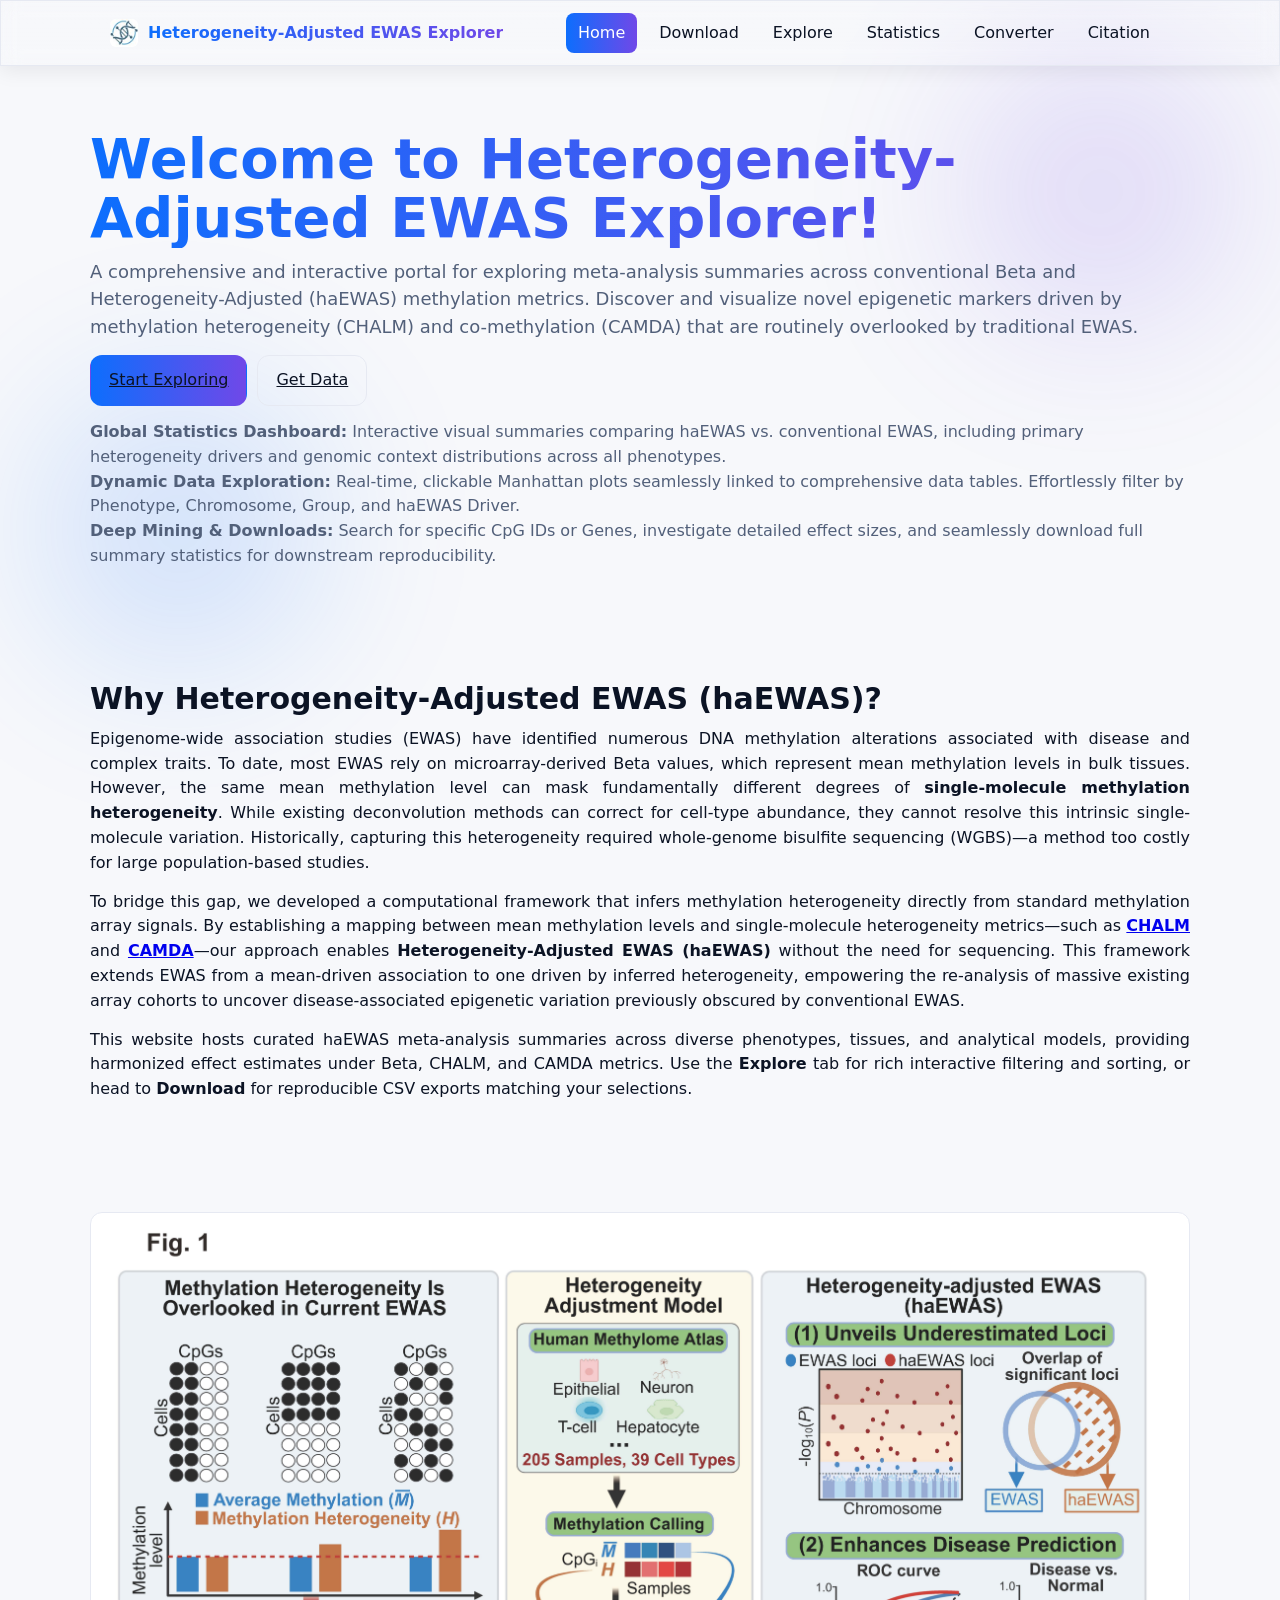
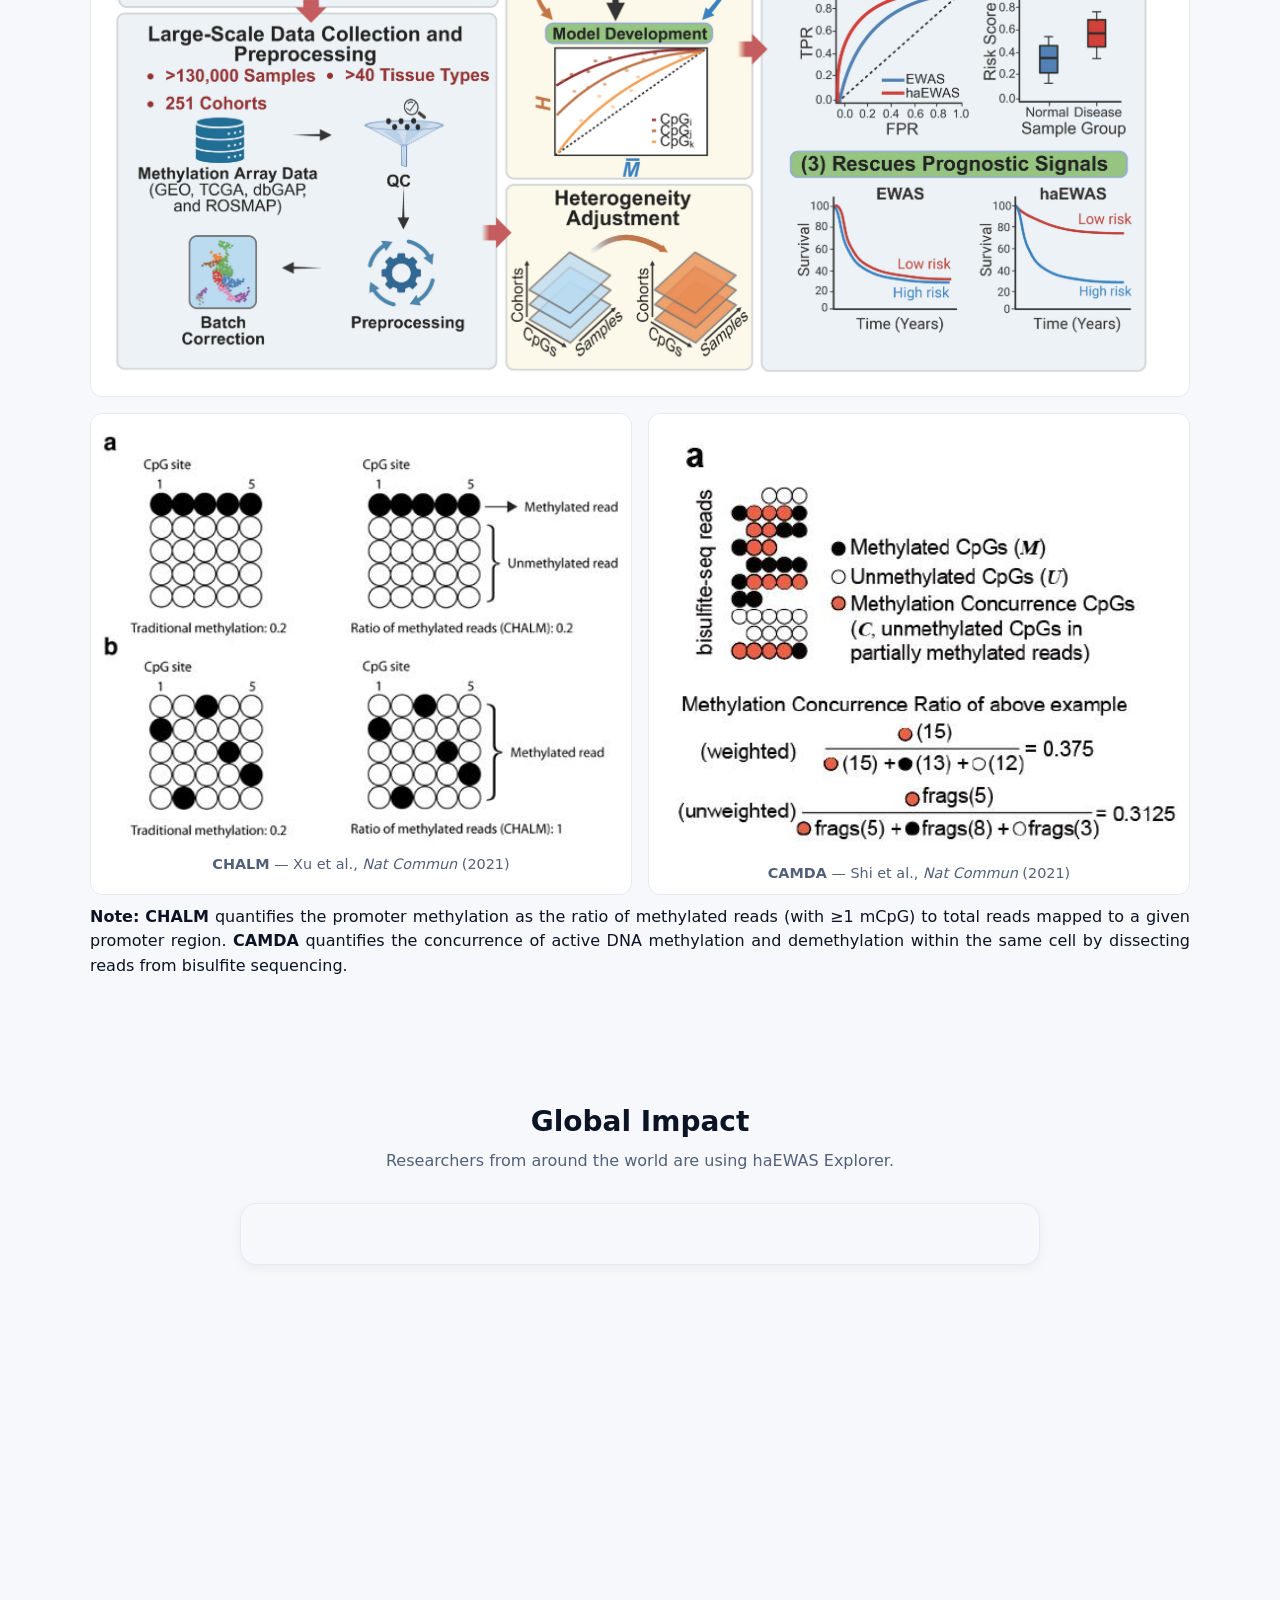
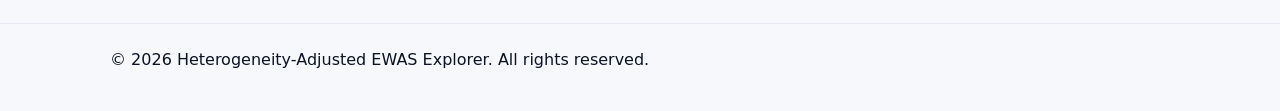
==== index.html @ 1aaf8a88 "Update visitor map" ====
<!doctype html>
<html lang="en">
<head>
  <meta charset="utf-8" />
  <title>Heterogeneity-Adjusted EWAS Explorer</title>
  <meta name="viewport" content="width=device-width, initial-scale=1" />
  <meta name="description" content="Explore heterogeneity-Adjusted EWAS meta-analyses with Beta, CHALM, and CAMDA metrics." />

  <link rel="icon" href="assets/img/logo.jpg" type="image/jpeg">
  <link rel="preload" as="image" href="assets/img/logo.jpg">

  <link rel="stylesheet" href="assets/styles.css" />
  <script defer src="assets/main.js"></script>
</head>
<body>
  <!-- Decorative gradient background -->
  <div class="bg-orb orb-1" aria-hidden="true"></div>
  <div class="bg-orb orb-2" aria-hidden="true"></div>

  <!-- Top Navigation -->
  <header class="site-header glass">
    <div class="nav-wrap container">
      <a class="brand" href="index.html#home" aria-label="Heterogeneity-Adjusted EWAS Explorer home">
        <img src="assets/img/logo.jpg" alt="" class="logo" />
        <span class="brand-text gradient-text">Heterogeneity-Adjusted EWAS Explorer</span>
      </a>

      <nav class="nav" aria-label="primary">
        <a href="index.html#home" class="nav-link active" aria-current="page">Home</a>
        <a href="download.html" class="nav-link">Download</a>
        <a href="explore.html" class="nav-link">Explore</a>
        <a href="statistics.html" class="nav-link">Statistics</a>
        <a href="converter.html" class="nav-link">Converter</a>
        <a href="index.html#citation" class="nav-link">Citation</a>
      </nav>
    </div>
  </header>

  <main id="home">
    <!-- Hero (single column). Title + lede same width as figures -->
    <section class="hero container hero-split reveal">
      <div class="hero-copy">
        <h1 class="display gradient-text display-full">Welcome to Heterogeneity-Adjusted EWAS Explorer!</h1>
        <p class="lede lede-full">
          A comprehensive and interactive portal for exploring meta-analysis summaries across conventional Beta and Heterogeneity-Adjusted (haEWAS) methylation metrics. Discover and visualize novel epigenetic markers driven by methylation heterogeneity (CHALM) and co-methylation (CAMDA) that are routinely overlooked by traditional EWAS.
        </p>
        <div class="cta-row">
          <a class="btn primary btn-lg" href="explore.html">Start Exploring</a>
          <a class="btn outline btn-lg" href="download.html">Get Data</a>
        </div>
        <ul class="hero-highlights">
          <li><strong>Global Statistics Dashboard:</strong> Interactive visual summaries comparing haEWAS vs. conventional EWAS, including primary heterogeneity drivers and genomic context distributions across all phenotypes.</li>
  <li><strong>Dynamic Data Exploration:</strong> Real-time, clickable Manhattan plots seamlessly linked to comprehensive data tables. Effortlessly filter by Phenotype, Chromosome, Group, and haEWAS Driver.</li>
  <li><strong>Deep Mining & Downloads:</strong> Search for specific CpG IDs or Genes, investigate detailed effect sizes, and seamlessly download full summary statistics for downstream reproducibility.</li>
        </ul>
      </div>
      <!-- right visual intentionally removed -->
    </section>

    <!-- Overview above figures -->
    <section class="section container reveal">
      <h3 class="h2-tight">Why Heterogeneity-Adjusted EWAS (haEWAS)?</h3>
      <p class="justify">
        Epigenome-wide association studies (EWAS) have identified numerous DNA methylation alterations associated with disease and complex traits. To date, most EWAS rely on microarray-derived Beta values, which represent mean methylation levels in bulk tissues. However, the same mean methylation level can mask fundamentally different degrees of <strong>single-molecule methylation heterogeneity</strong>. While existing deconvolution methods can correct for cell-type abundance, they cannot resolve this intrinsic single-molecule variation. Historically, capturing this heterogeneity required whole-genome bisulfite sequencing (WGBS)—a method too costly for large population-based studies.
      </p>
      <p class="justify">
        To bridge this gap, we developed a computational framework that infers methylation heterogeneity directly from standard methylation array signals. By establishing a mapping between mean methylation levels and single-molecule heterogeneity metrics—such as
        <strong><a href="https://www.nature.com/articles/s41467-020-20492-7" target="_blank" rel="noopener" aria-label="CHALM paper on Nature Communications">CHALM</a></strong>
        and
        <strong><a href="https://www.nature.com/articles/s41467-021-25521-7" target="_blank" rel="noopener" aria-label="CAMDA paper on Nature Communications">CAMDA</a></strong>—our approach enables <strong>Heterogeneity-Adjusted EWAS (haEWAS)</strong> without the need for sequencing. This framework extends EWAS from a mean-driven association to one driven by inferred heterogeneity, empowering the re-analysis of massive existing array cohorts to uncover disease-associated epigenetic variation previously obscured by conventional EWAS.
      </p>
      <p class="justify">
        This website hosts curated haEWAS meta-analysis summaries across diverse phenotypes, tissues, and analytical models, providing harmonized effect estimates under Beta, CHALM, and CAMDA metrics. Use the <strong>Explore</strong> tab for rich interactive filtering and sorting, or head to <strong>Download</strong> for reproducible CSV exports matching your selections.
      </p>
    </section>

    <!-- Concept figures (hover to lift) -->
    <section class="section container reveal">
      <div class="figure-grid">
        <!-- 1) first image full row -->
        <figure class="concept float full">
          <img src="assets/img/Project.jpg" alt="Project overview concept figure" loading="lazy">
        </figure>

        <!-- 2) two half-width images -->
        <figure class="concept float">
          <img src="assets/img/CHALM.jpg" alt="CHALM concept figure" loading="lazy">
          <figcaption><strong>CHALM</strong> — Xu et al., <em>Nat Commun</em> (2021)</figcaption>
        </figure>

        <figure class="concept float">
          <img src="assets/img/CAMDA.jpg" alt="CAMDA concept figure" loading="lazy">
          <figcaption><strong>CAMDA</strong> — Shi et al., <em>Nat Commun</em> (2021)</figcaption>
        </figure>
      </div>

      <!-- Note under CHALM & CAMDA (justified) -->
      <p class="justify" style="margin-top:10px;">
        <strong>Note:</strong> <strong>CHALM</strong> quantifies the promoter methylation as the ratio of methylated reads (with ≥1 mCpG) to total reads mapped to a given promoter region. <strong>CAMDA</strong> quantifies the concurrence of active DNA methylation and demethylation within the same cell by dissecting reads from bisulfite sequencing.
      </p>
    </section>

    <section class="container" style="margin-top: 4rem; margin-bottom: 4rem; text-align: center;">
      <h2 style="color: #0b1324; font-weight: 800; margin-bottom: 10px;">Global Impact</h2>
      <p style="color: #52607a; margin-bottom: 30px;">Researchers from around the world are using haEWAS Explorer.</p>
    
      <div style="
        display: flex; 
        justify-content: center; 
        align-items: center; 
        background: #f7f8fb; 
        border-radius: 16px; 
        padding: 30px; 
        max-width: 800px; 
        margin: 0 auto; 
        box-shadow: 0 4px 12px rgba(0,0,0,0.05);
        border: 1px solid #e6e9f2;
        overflow: hidden; 
      ">
      
      <script type="text/javascript" id="mapmyvisitors" src="https://mapmyvisitors.com/map.js?cl=e6e9f2&w=300&t=n&d=xhVZNesALNCVh_XEzDWwkI3vUBxDVkZLSLpACTYGZ7A&co=f7f8fb&cmn=0d6efd&cmo=a0c4ff&ct=0b1324"></script>
      
      </div>
    </section>

    <!-- Citation (hover to lift) -->
    <section id="citation" class="section container reveal">
      <h2 class="eyebrow">Citation</h2>
      <div class="citation-card glass float-card">
        <p>
          <strong>Name</strong>, et&nbsp;al. Correcting methylation heterogeneity improves epigenome-wide discovery of phenotype-associated loci.
          <em>Preprint/Journal</em>, 2026. DOI: <span class="doi">TBD</span>.
        </p>
        <button class="btn ghost" id="copyCitationBtn" aria-label="Copy citation">Copy citation</button>
        <div id="toast" class="toast" role="status" aria-live="polite" aria-atomic="true"></div>
      </div>
    </section>
  </main>

  <footer class="site-footer">
    <div class="container">
      <p>© <span id="year"></span> Heterogeneity-Adjusted EWAS Explorer. All rights reserved.</p>
    </div>
  </footer>
</body>
</html>
---- assets/styles.css ----
:root{
  --bg: #f7f8fb;
  --panel: #ffffff;
  --text: #0b1324;
  --muted: #52607a;
  --brand: #0d6efd;
  --brand-2: #44bdf7;
  --border: #e6e9f2;
  --accent: #7048e8;
  --success: #16a34a;
  --danger: #dc2626;
  --shadow: 0 4px 20px rgba(10, 15, 30, .08);
}

*{box-sizing:border-box}
html,body{margin:0;padding:0}
body{
  font-family: ui-sans-serif, system-ui, -apple-system, "Segoe UI", Roboto, "Helvetica Neue", Arial, "Noto Sans", "Apple Color Emoji","Segoe UI Emoji";
  background: var(--bg);
  color: var(--text);
  line-height: 1.55;
}

.container{max-width:1100px;margin:0 auto;padding:0 20px}
.section{padding:48px 0}
.hero{padding:64px 0}
h1,h2,h3{line-height:1.2;margin:0 0 12px}
h1{font-size: clamp(28px, 4vw, 40px)}
h2{font-size: clamp(22px, 3vw, 28px)}
p{margin:0 0 14px;color:var(--text)}
.lede{font-size:1.125rem;color:var(--muted);max-width:900px}
.lede-full{max-width:none} /* make homepage lede same width as figures */
.display-full{max-width:none; display:block;} /* make homepage title same width as figures */

.site-header{
  position:sticky;top:0;z-index:10;
  background:rgba(0,0,0,.2);
  backdrop-filter: blur(8px);
  border-bottom:1px solid var(--border);
}
html.light .site-header{background:rgba(255,255,255,.7)}

.nav-wrap{display:flex;align-items:center;gap:16px;min-height:64px}
.brand{display:flex;align-items:center;gap:10px;text-decoration:none;color:var(--text)}
.logo{width:28px;height:28px}
.brand-text{font-weight:700;white-space:nowrap}

.nav{display:flex;gap:10px;margin-left:auto;margin-right:8px}
.nav-link{
  text-decoration:none;padding:8px 12px;border-radius:8px;color:var(--text);
}
.nav-link:hover{background:var(--panel);color:var(--brand);box-shadow:var(--shadow)}
.nav-link.active{color:#fff;background:linear-gradient(90deg,var(--brand),var(--accent))}
html.light .nav-link.active{color:#fff}

.btn{
  border:1px solid var(--border);background:var(--panel);
  color:var(--text);padding:8px 12px;border-radius:10px;
  cursor:pointer
}
.btn:hover{border-color:transparent;box-shadow:var(--shadow)}
.btn.primary{background:linear-gradient(90deg,var(--brand),var(--accent));border-color:transparent}
.btn.ghost{background:transparent}

.cta-row{display:flex;gap:10px;margin-top:14px}

.section .container > h2{margin-top:8px}

.citation-card{
  margin-top:12px;padding:16px;border:1px solid var(--border);
  border-radius:12px;background:var(--panel)
}

.site-footer{padding:24px 0;border-top:1px solid var(--border);margin-top:40px}

.filters{
  display:flex;flex-wrap:wrap;gap:12px;align-items:flex-end;
  padding:12px;border:1px solid var(--border);border-radius:12px;background:var(--panel);
  margin-bottom:16px
}
.field{display:flex;flex-direction:column;gap:6px;min-width:170px}
.field.grow{flex:1}
.select,.input{
  padding:10px 12px;border:1px solid var(--border);border-radius:10px;
  background:transparent;color:var(--text)
}
.input::placeholder{color:var(--muted)}

.table-wrap{overflow:auto;border:1px solid var(--border);border-radius:12px;background:var(--panel)}
.table{width:100%;border-collapse:separate;border-spacing:0}
.table th,.table td{padding:10px 12px;border-bottom:1px solid var(--border);white-space:nowrap}
.table thead th{
  position:sticky;top:0;background:var(--panel);z-index:1;
  cursor:pointer;
}
.table tr:hover td{background-color:rgba(125,125,255,.06)}

.table-footer{
  display:flex;justify-content:space-between;align-items:center;
  margin-top:12px;color:var(--muted)
}
.pager{display:flex;align-items:center;gap:10px}

.cards{
  display:grid;grid-template-columns:repeat(auto-fill,minmax(260px,1fr));gap:12px
}
.card{
  border:1px solid var(--border);border-radius:12px;background:var(--panel);padding:14px
}
.card h3{font-size:1rem;margin-bottom:6px}
.card p{color:var(--muted);margin:0 0 10px}
.card .chip{display:inline-block;padding:4px 8px;border-radius:999px;border:1px solid var(--border);margin-right:6px}
.card .actions{display:flex;gap:8px;margin-top:10px;flex-wrap:wrap}
.card a.btn{display:inline-block;text-decoration:none}

@media (max-width:720px){
  .brand-text{display:none}
  .field{min-width:140px}
}

/* ===== Sortable header arrows (for Explore table) ===== */
.table thead th.th-sortable { user-select: none; }
.table thead th .sort-ind {
  display: inline-block;
  margin-left: 0.35rem;
  opacity: 0.75;
  font-size: 0.9em;
  line-height: 1;
}
.table thead th[aria-sort="ascending"] .sort-ind,
.table thead th[aria-sort="descending"] .sort-ind { opacity: 1; }
.table thead th:focus {
  outline: 2px dashed currentColor;
  outline-offset: 2px;
}

/* ==== Premium look & micro-interactions ==== */

/* Glass effect helper */
.glass {
  background: linear-gradient(180deg, rgba(255,255,255,.06), rgba(255,255,255,0));
  backdrop-filter: blur(10px);
  -webkit-backdrop-filter: blur(10px);
  border: 1px solid var(--border);
  box-shadow: var(--shadow);
}
html.light .glass {
  background: linear-gradient(180deg, rgba(255,255,255,.75), rgba(255,255,255,.5));
}

/* Gradient text */
.gradient-text {
  background: linear-gradient(90deg, var(--brand), var(--accent));
  -webkit-background-clip: text;
  background-clip: text;
  color: transparent;
}

/* Hero split (single column) */
.hero-split {
  display: grid;
  grid-template-columns: 1fr;
  gap: 28px;
  align-items: center;
}
.hero-copy .display {
  font-size: clamp(32px, 5vw, 56px);
  line-height: 1.05;
  margin: 0 0 10px;
}
.btn-lg { padding: 12px 18px; font-size: 1rem; border-radius: 12px; }
.btn.outline { background: transparent; border: 1px solid var(--border); }
.hero-highlights { list-style: none; padding: 0; margin: 14px 0 0; color: var(--muted); }
.hero-highlights .dot { display:inline-block; width:.55em; height:.55em; border-radius:50%; background: var(--brand); margin-right:.5em; }

/* Section headings */
.eyebrow {
  text-transform: uppercase;
  letter-spacing: .14em;
  font-size: .78rem;
  color: var(--muted);
  margin-bottom: 6px;
}
.h2-tight { font-size: clamp(22px, 3.4vw, 30px); margin: 0 0 10px; }

/* Decorative background orbs */
.bg-orb {
  position: fixed;
  inset: auto auto 10% -8%;
  width: 44vw; height: 44vw; max-width: 720px; max-height: 720px;
  filter: blur(80px); opacity: .25; pointer-events: none; z-index: -1;
  border-radius: 50%;
  background: radial-gradient(closest-side, var(--brand), transparent 70%);
}
.bg-orb.orb-2 {
  inset: -10% -8% auto auto;
  background: radial-gradient(closest-side, var(--accent), transparent 70%);
}
html.light .bg-orb { opacity: .35; filter: blur(70px); }

/* Toast */
.toast {
  position: absolute;
  right: 12px; top: 12px;
  background: var(--panel);
  border: 1px solid var(--border);
  border-radius: 10px;
  padding: 8px 12px;
  color: var(--text);
  box-shadow: var(--shadow);
  transform: translateY(-10px);
  opacity: 0; pointer-events: none;
  transition: opacity .2s ease, transform .2s ease;
}
.toast.show { opacity: 1; transform: translateY(0); }

/* Reveal on scroll */
.reveal { opacity: 0; transform: translateY(10px); transition: opacity .5s ease, transform .5s ease; }
.reveal.is-visible { opacity: 1; transform: translateY(0); }

/* Minor polish */
.brand .logo { border-radius: 6px; }
.justify { text-align: justify; text-justify: inter-word; }

/* Responsive */
@media (max-width: 980px) {
  .hero-split { grid-template-columns: 1fr; }
}

/* ===== Concept figures (first image full + hover lift) ===== */
.figure-grid {
  display: grid;
  gap: 16px;
  grid-template-columns: repeat(2, minmax(0, 1fr));
}
.figure-grid .full {
  grid-column: 1 / -1; /* span all columns */
}
figure.concept {
  margin: 0;
  background: var(--panel);
  border-radius: 12px;
  border: 1px solid var(--border);
  padding: 10px;
  transition: transform .25s ease, box-shadow .25s ease, border-color .25s ease, background-color .25s ease;
  will-change: transform;
}
figure.concept img {
  width: 100%;
  height: auto;
  display: block;
  border-radius: 8px;
}
figure.concept figcaption {
  font-size: .9rem;
  line-height: 1.35;
  margin-top: .55rem;
  color: var(--muted);
  text-align: center;
}
/* Hover float (uniform for all figures) */
figure.concept.float:hover {
  transform: translateY(-6px);
  box-shadow: var(--shadow);
  border-color: transparent;
}

/* ===== Citation card (hover lift) ===== */
.float-card {
  transition: transform .25s ease, box-shadow .25s ease, border-color .25s ease, background-color .25s ease;
  will-change: transform;
}
.float-card:hover {
  transform: translateY(-6px);
  box-shadow: var(--shadow);
  border-color: transparent;
}
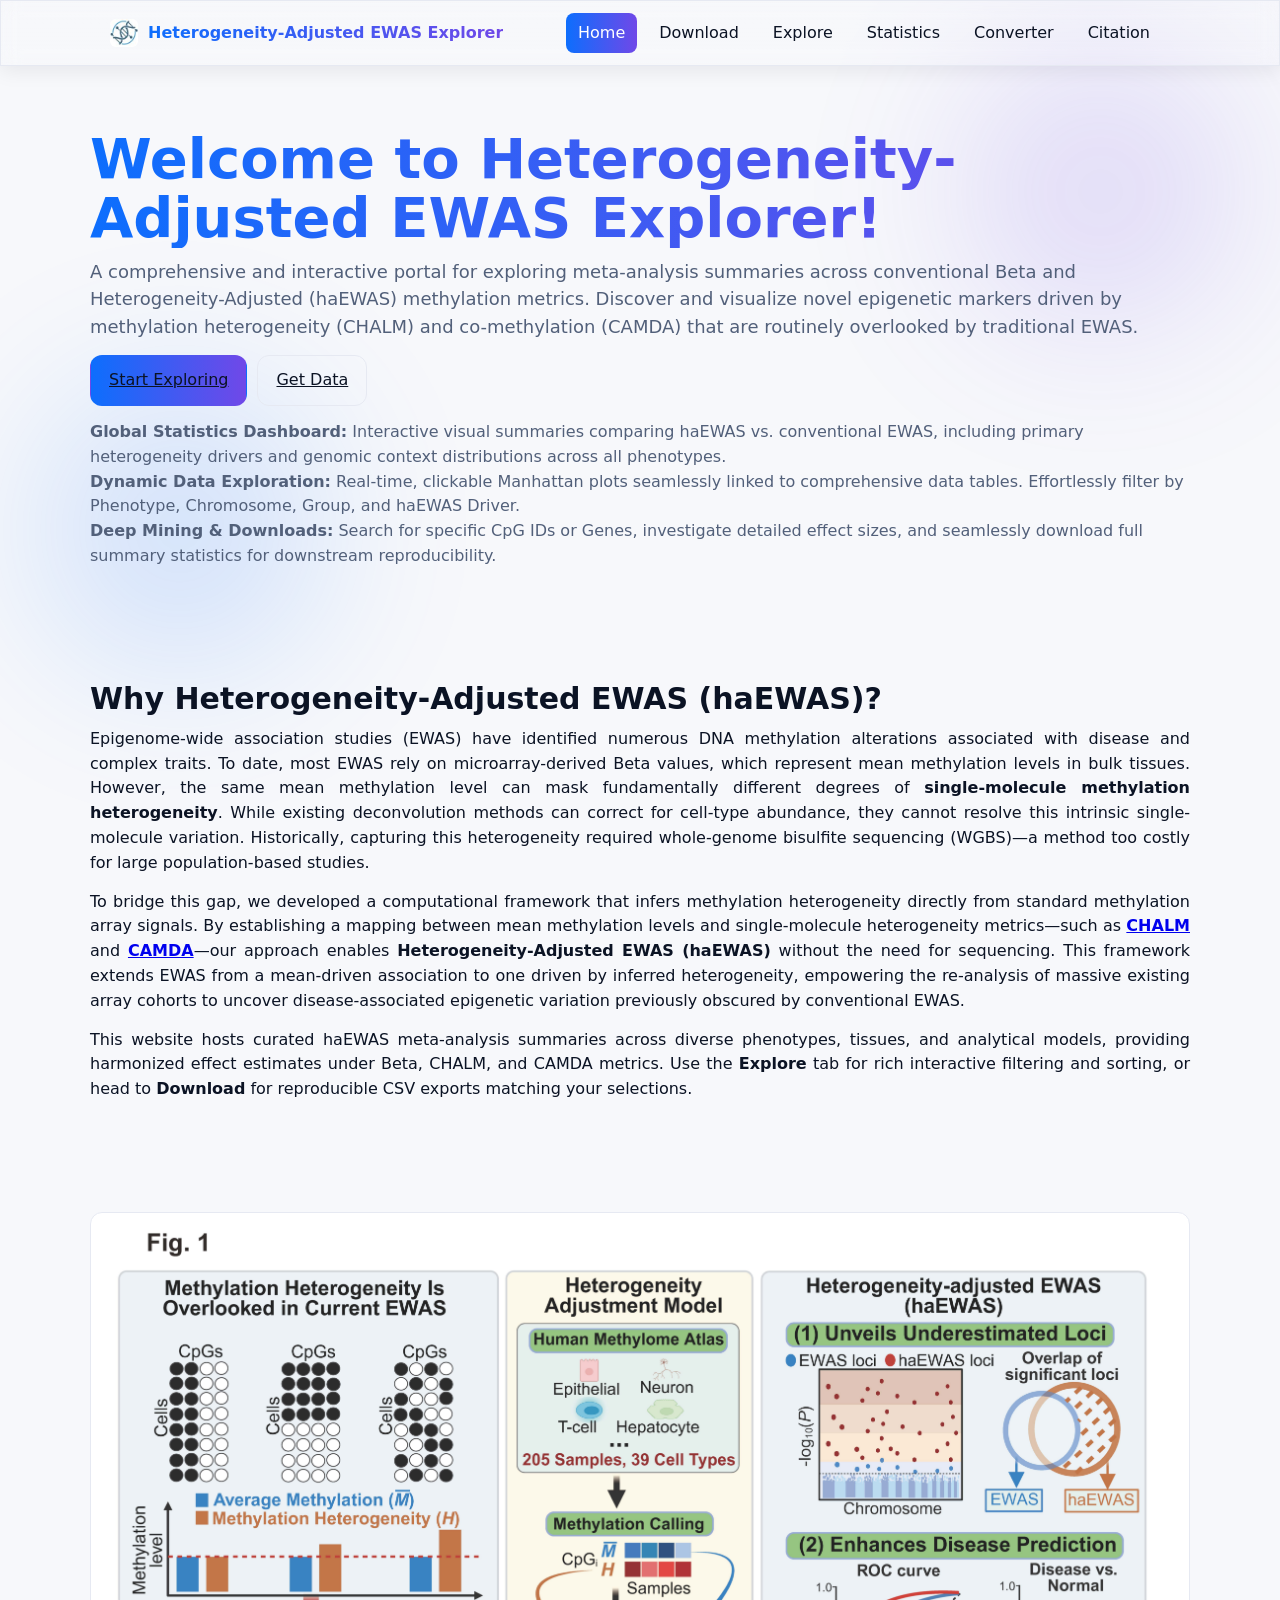
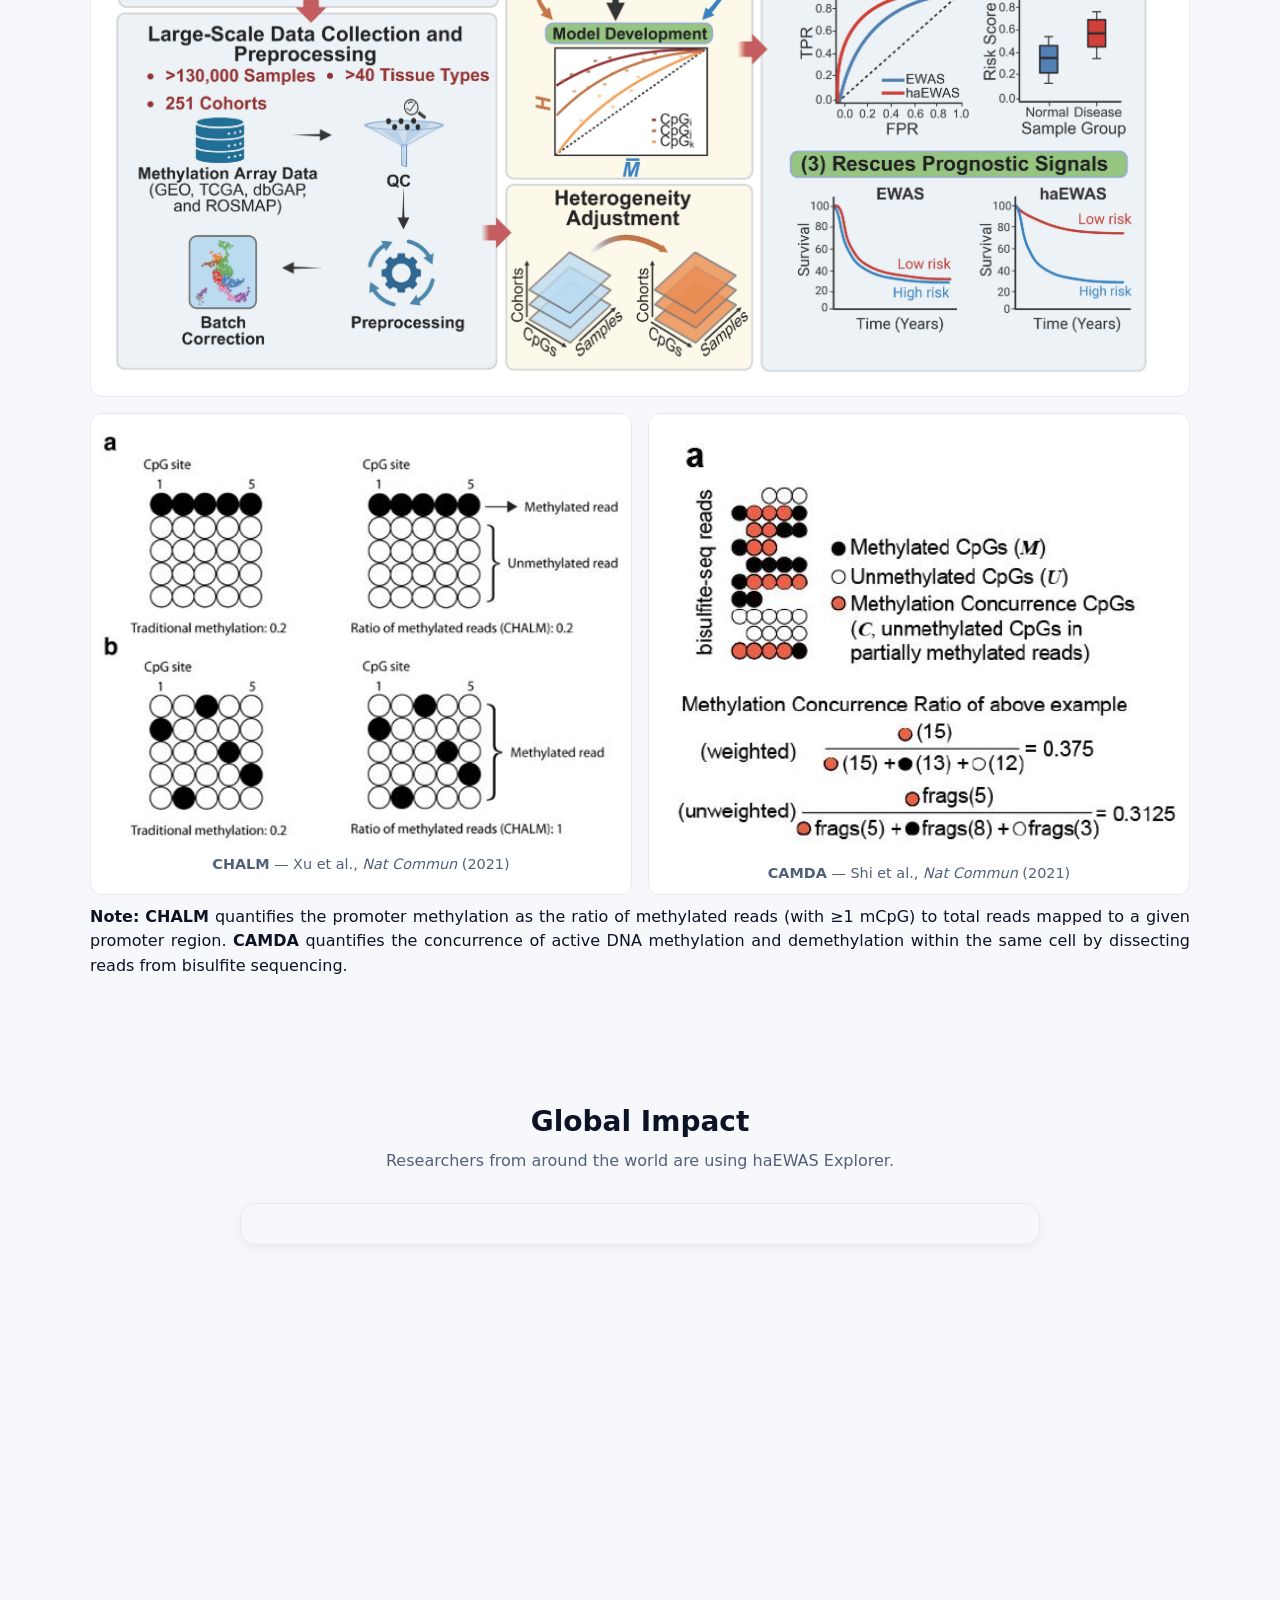
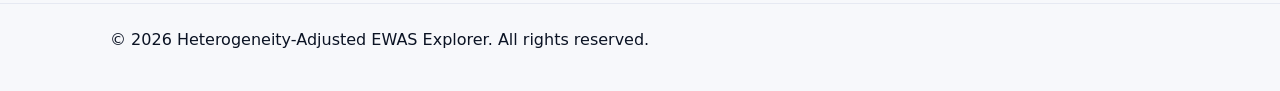
==== commit d43337f8: "Update visitor map" ====
--- a/index.html
+++ b/index.html
@@ -103,23 +103,24 @@
     <section class="container" style="margin-top: 4rem; margin-bottom: 4rem; text-align: center;">
       <h2 style="color: #0b1324; font-weight: 800; margin-bottom: 10px;">Global Impact</h2>
       <p style="color: #52607a; margin-bottom: 30px;">Researchers from around the world are using haEWAS Explorer.</p>
-    
+      
       <div style="
         display: flex; 
         justify-content: center; 
         align-items: center; 
         background: #f7f8fb; 
         border-radius: 16px; 
-        padding: 30px; 
-        max-width: 800px; 
+        padding: 20px; 
+        max-width: 800px;
+        width: 95%;
         margin: 0 auto; 
         box-shadow: 0 4px 12px rgba(0,0,0,0.05);
         border: 1px solid #e6e9f2;
         overflow: hidden; 
       ">
-      
-      <script type="text/javascript" id="mapmyvisitors" src="https://mapmyvisitors.com/map.js?cl=e6e9f2&w=300&t=n&d=xhVZNesALNCVh_XEzDWwkI3vUBxDVkZLSLpACTYGZ7A&co=f7f8fb&cmn=0d6efd&cmo=a0c4ff&ct=0b1324"></script>
-      
+    
+      <script type='text/javascript' id='mapmyvisitors' src='https://mapmyvisitors.com/map.js?cl=e6e9f2&w=a&t=n&d=xhVZNesALNCVh_XEzDWwkI3vUBxDVkZLSLpACTYGZ7A&co=f7f8fb&cmn=0d6efd&cmo=a0c4ff&ct=0b1324'></script>
+    
       </div>
     </section>
 
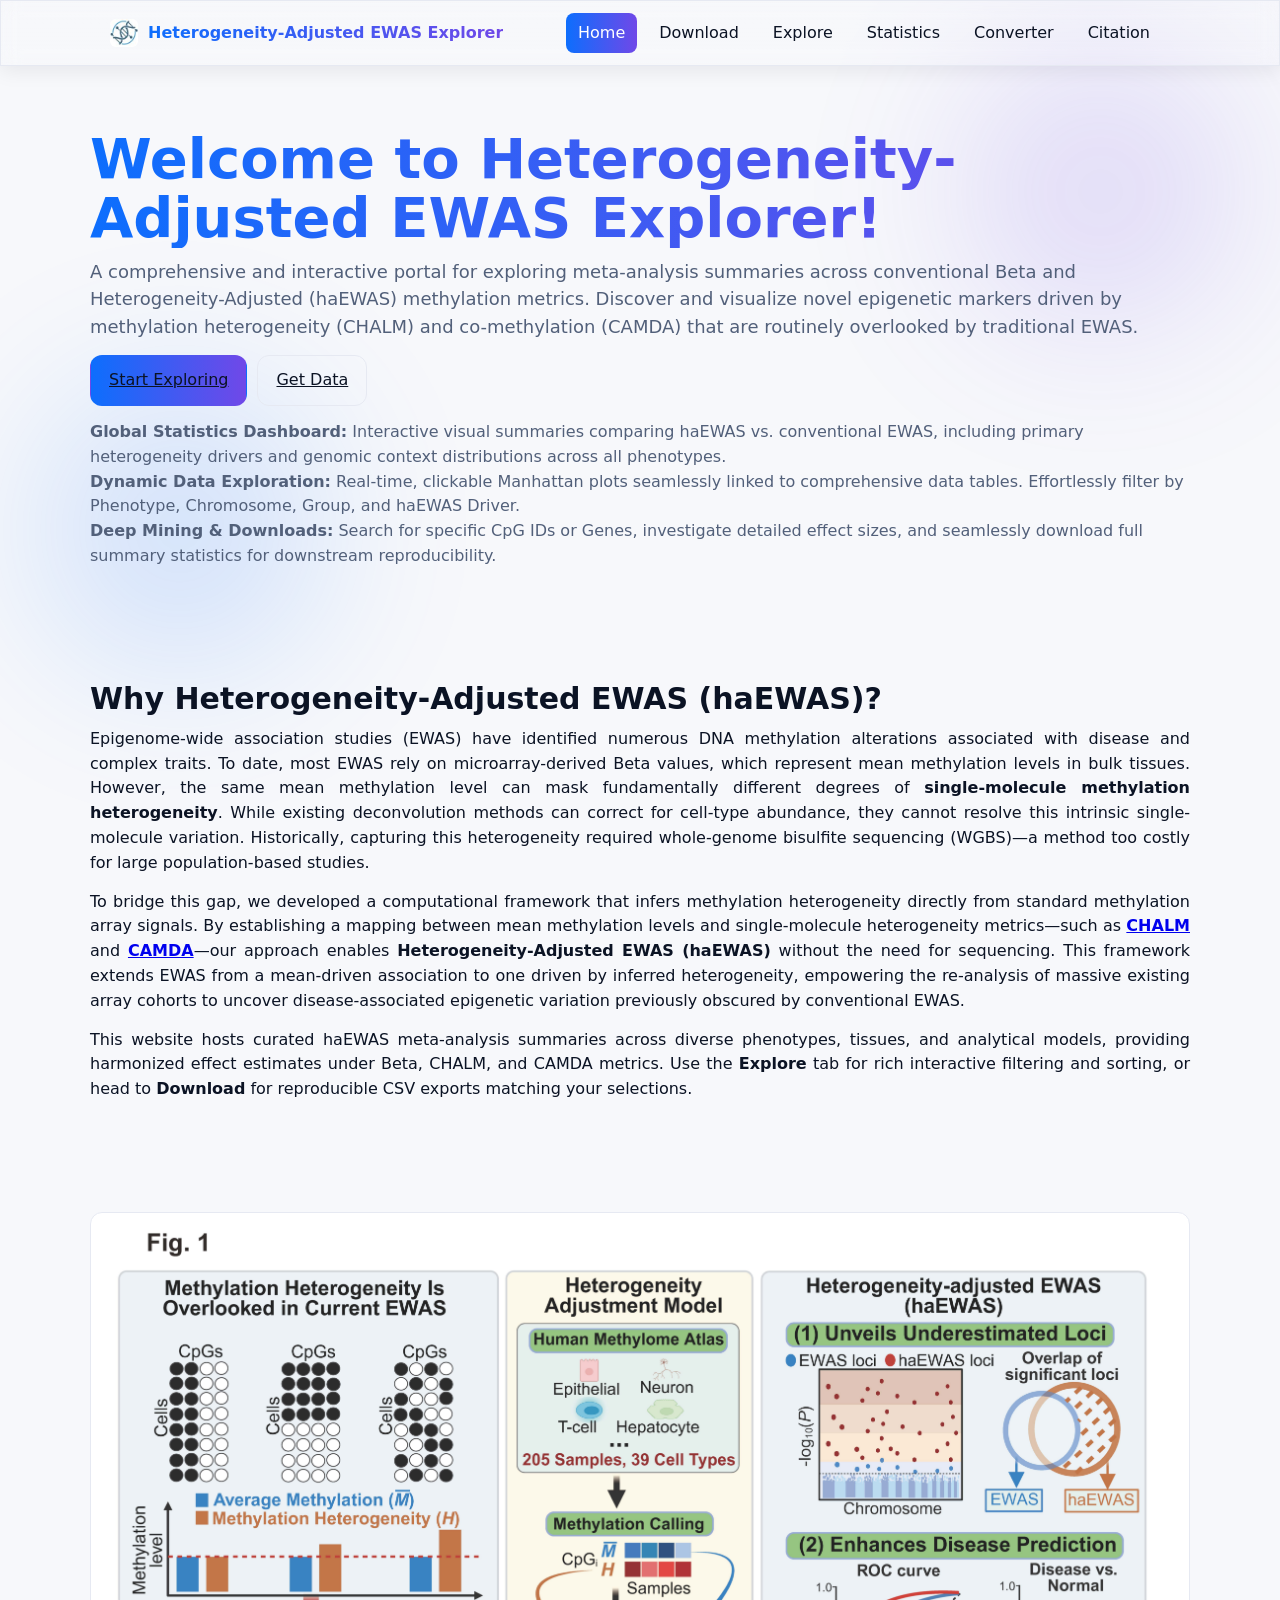
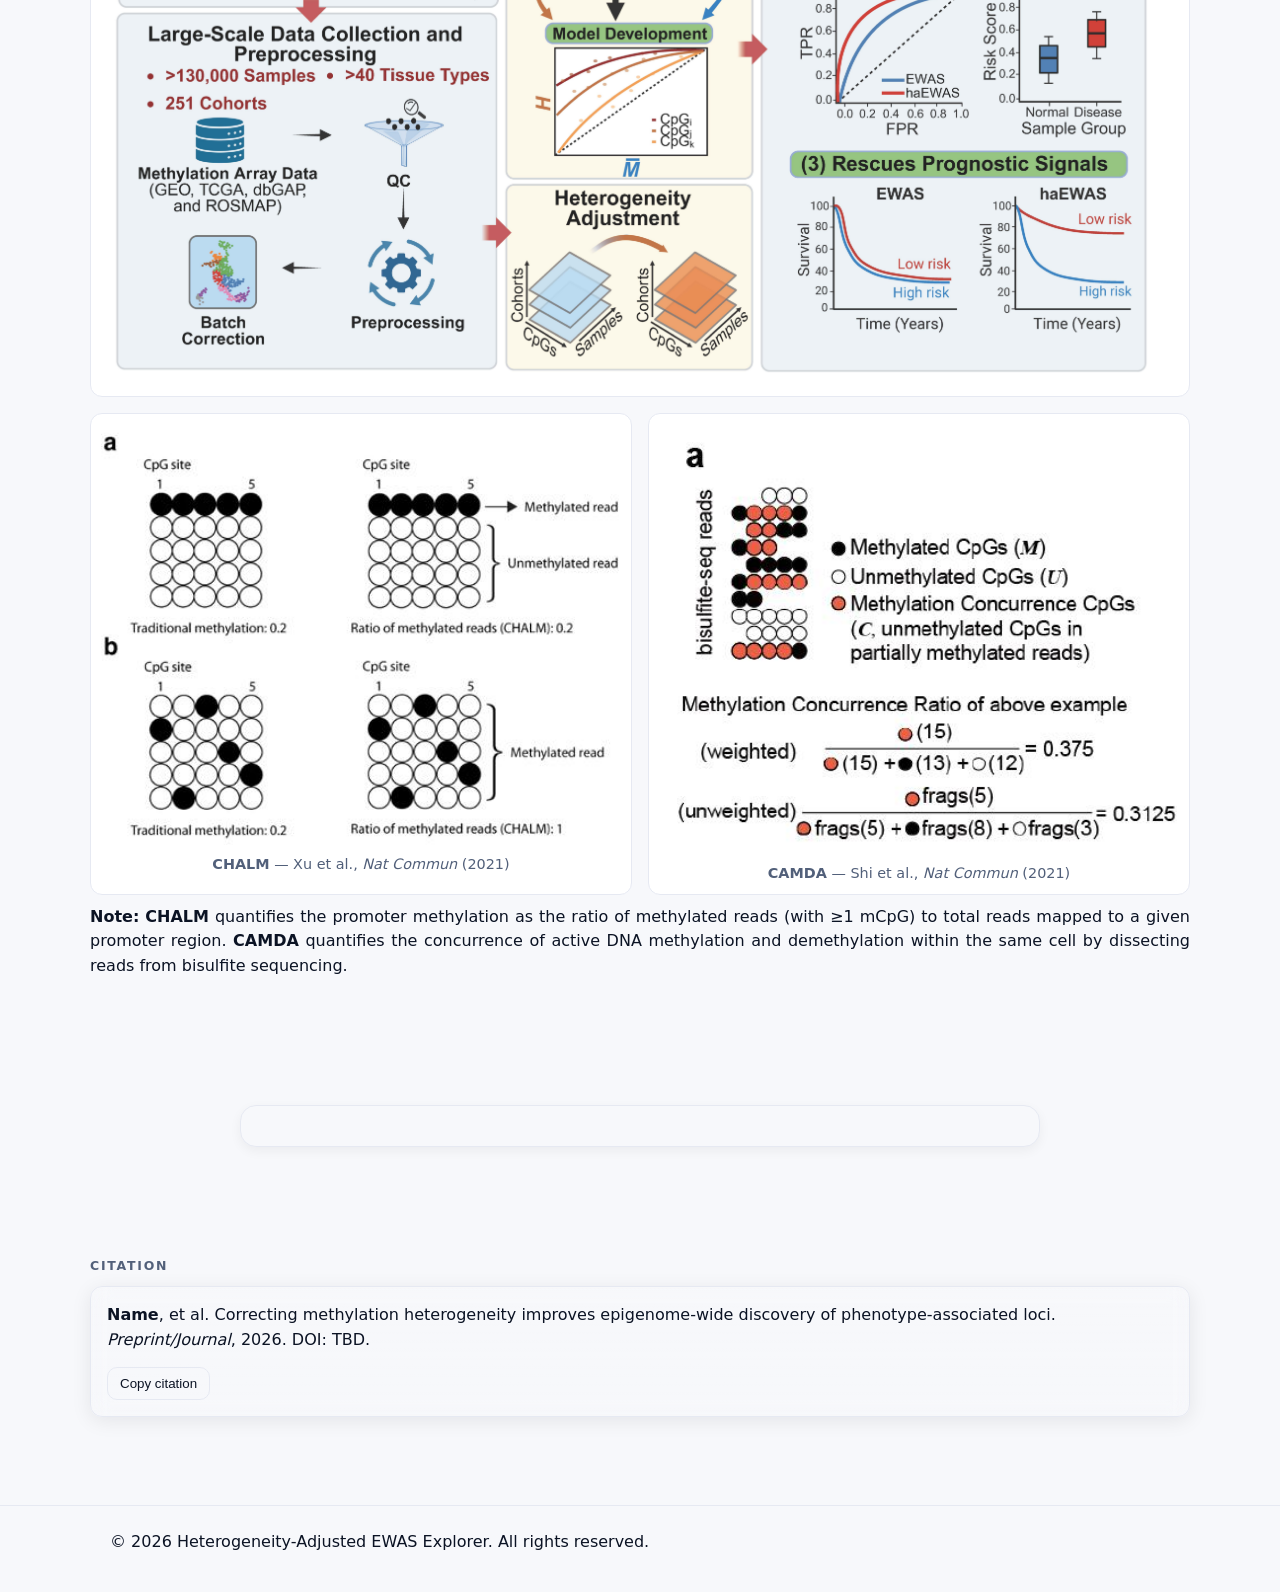
==== commit 4e82ea01: "Update visitor map" ====
--- a/index.html
+++ b/index.html
@@ -101,8 +101,6 @@
     </section>
 
     <section class="container" style="margin-top: 4rem; margin-bottom: 4rem; text-align: center;">
-      <h2 style="color: #0b1324; font-weight: 800; margin-bottom: 10px;">Global Impact</h2>
-      <p style="color: #52607a; margin-bottom: 30px;">Researchers from around the world are using haEWAS Explorer.</p>
       
       <div style="
         display: flex; 
@@ -119,7 +117,7 @@
         overflow: hidden; 
       ">
     
-      <script type='text/javascript' id='mapmyvisitors' src='https://mapmyvisitors.com/map.js?cl=e6e9f2&w=a&t=n&d=xhVZNesALNCVh_XEzDWwkI3vUBxDVkZLSLpACTYGZ7A&co=f7f8fb&cmn=0d6efd&cmo=a0c4ff&ct=0b1324'></script>
+      <script type='text/javascript' id='mapmyvisitors' src='https://mapmyvisitors.com/map.js?cl=f1f0d4&w=a&t=tt&d=xhVZNesALNCVh_XEzDWwkI3vUBxDVkZLSLpACTYGZ7A&co=9bd9f2&cmo=a0c4ff&cmn=0d6efd&ct=0b1324'></script>
     
       </div>
     </section>
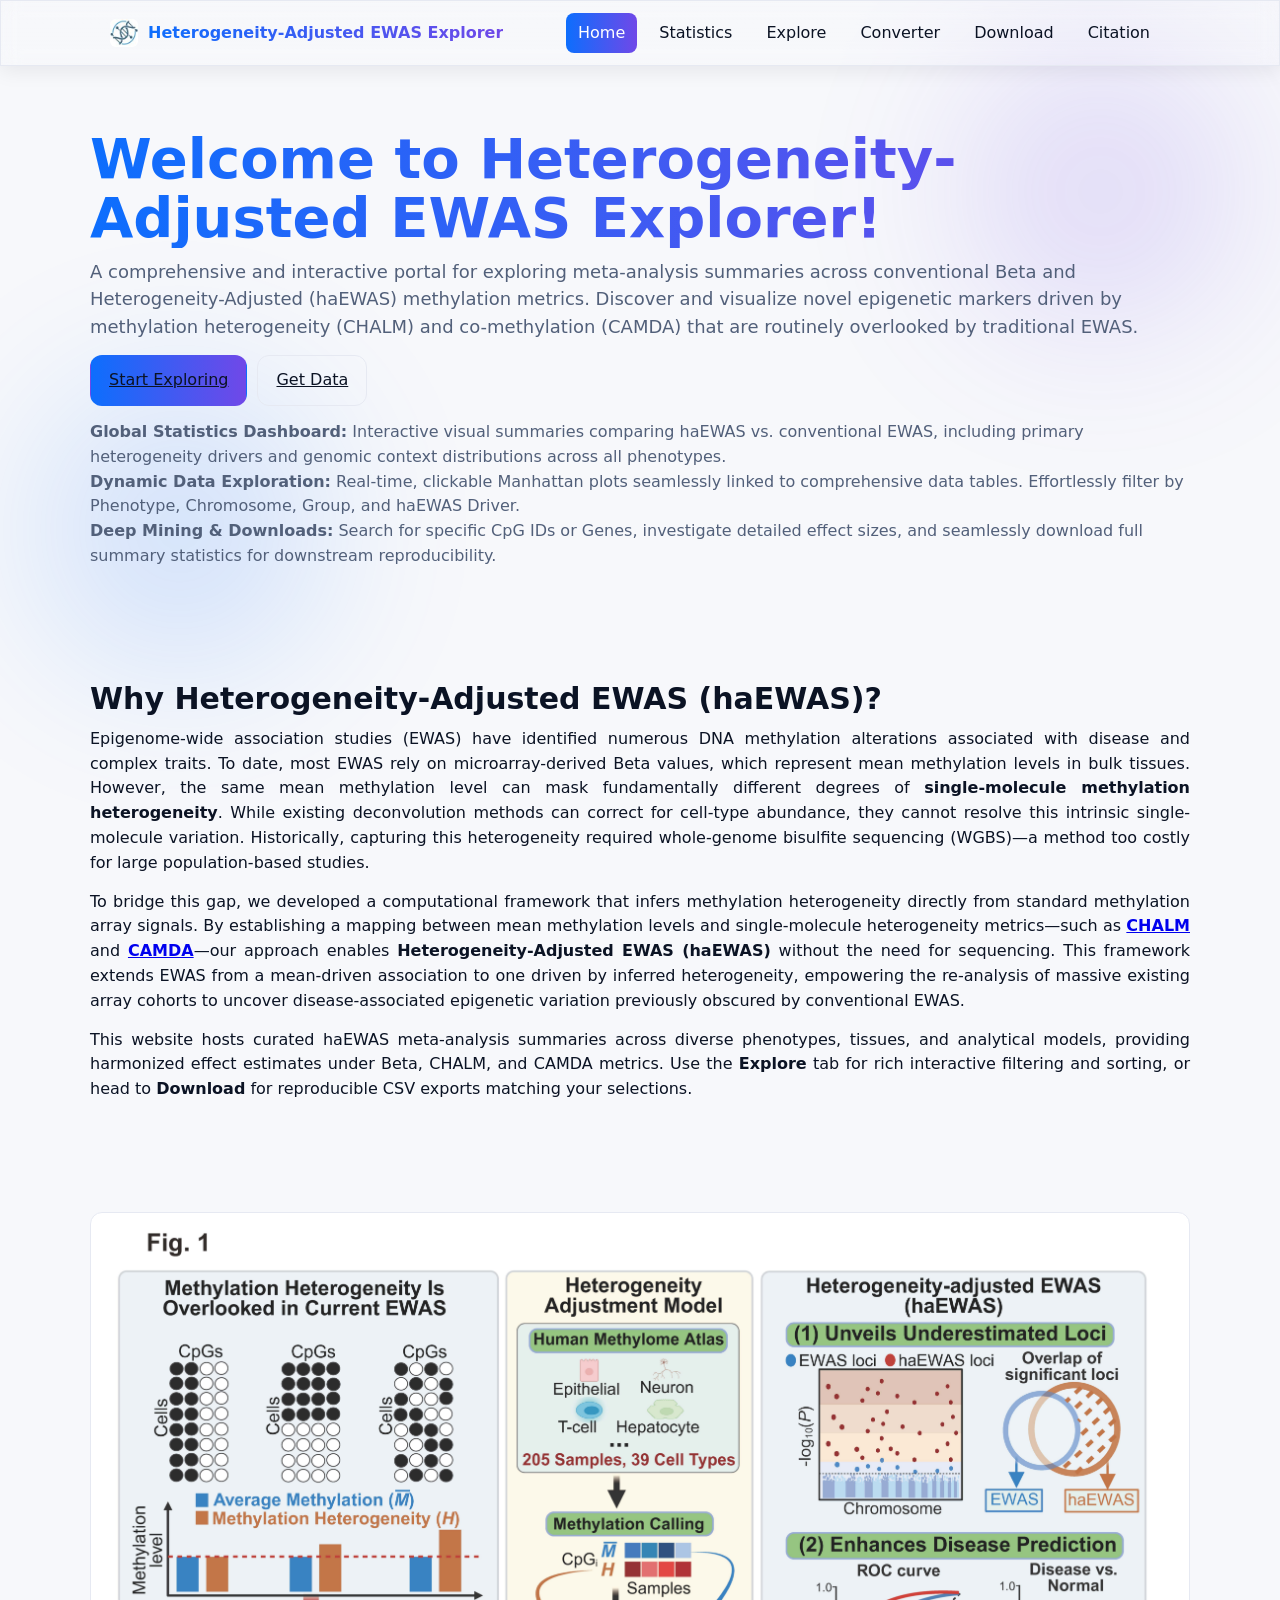
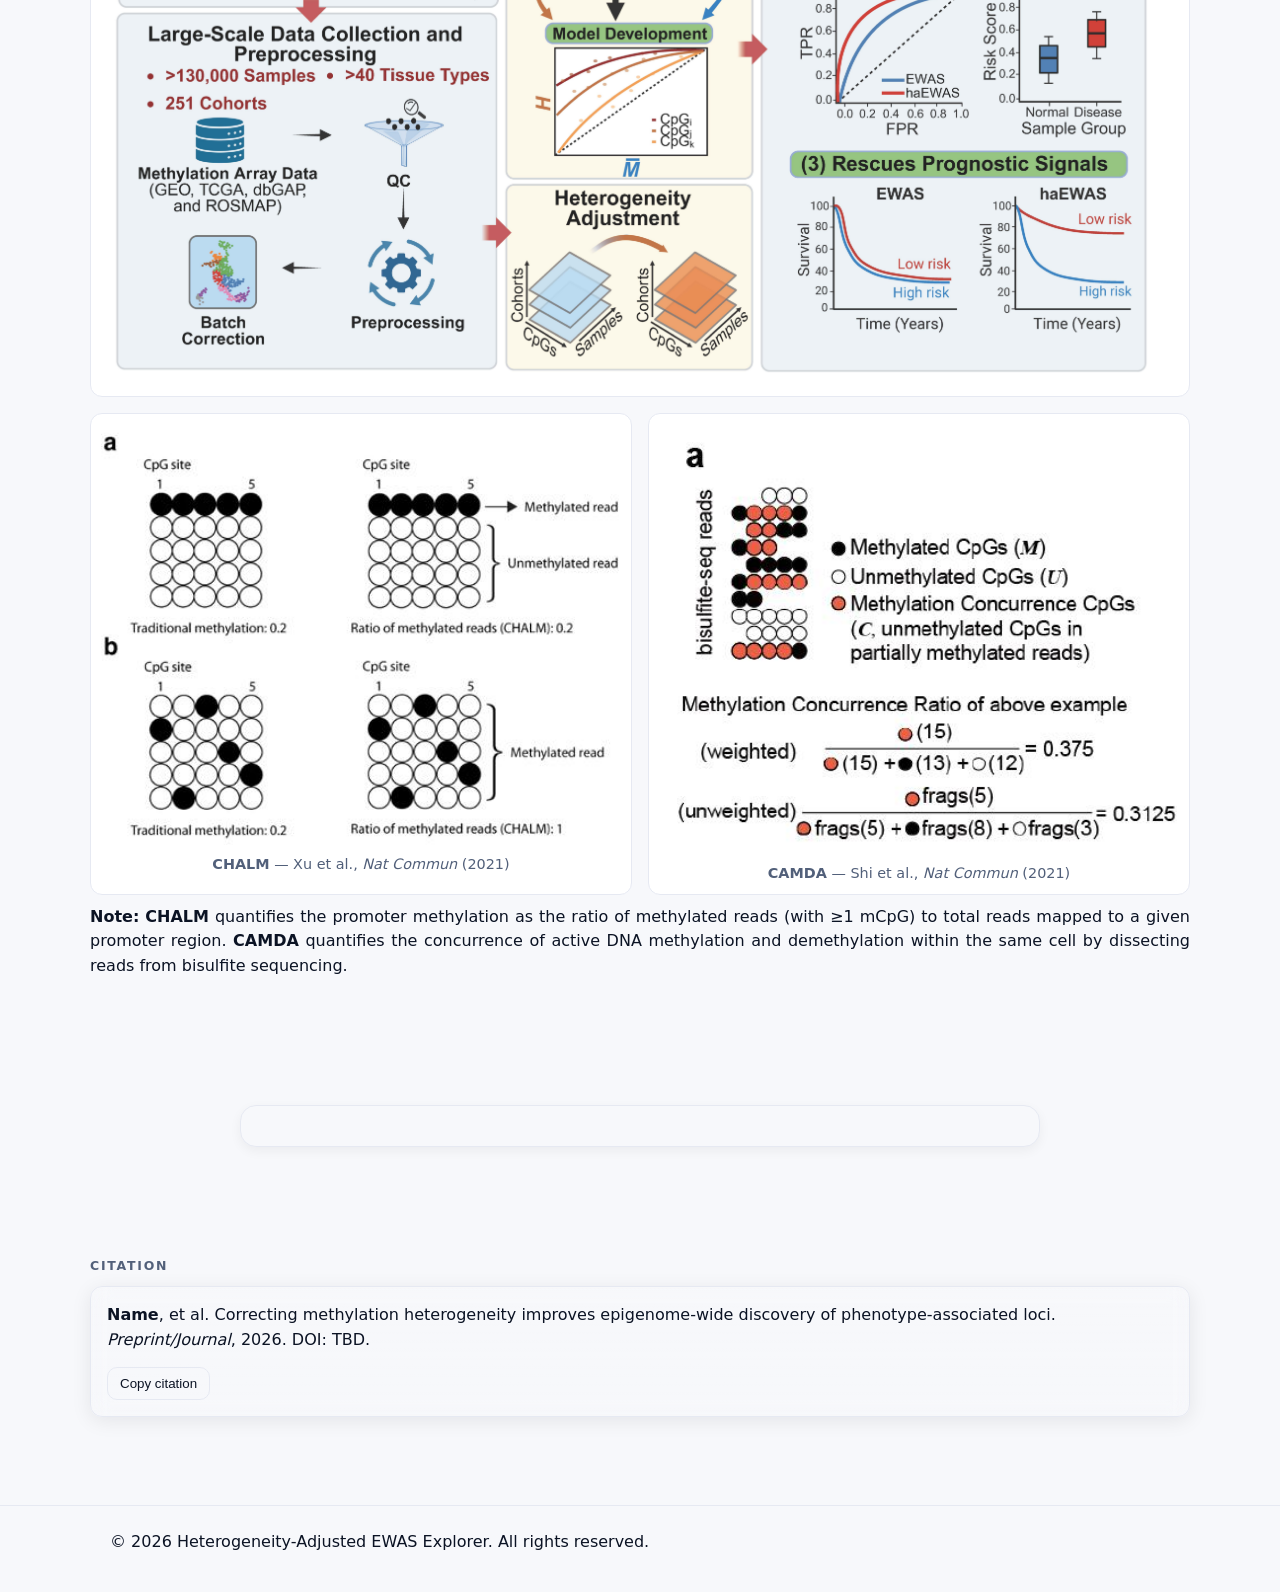
==== commit 6ad27d79: "Update nav" ====
--- a/index.html
+++ b/index.html
@@ -27,10 +27,10 @@
 
       <nav class="nav" aria-label="primary">
         <a href="index.html#home" class="nav-link active" aria-current="page">Home</a>
+        <a href="statistics.html" class="nav-link">Statistics</a>
+        <a href="explore.html" class="nav-link">Explore</a>
+        <a href="converter.html" class="nav-link">Converter</a>
         <a href="download.html" class="nav-link">Download</a>
-        <a href="explore.html" class="nav-link">Explore</a>
-        <a href="statistics.html" class="nav-link">Statistics</a>
-        <a href="converter.html" class="nav-link">Converter</a>
         <a href="index.html#citation" class="nav-link">Citation</a>
       </nav>
     </div>
@@ -117,7 +117,7 @@
         overflow: hidden; 
       ">
     
-      <script type='text/javascript' id='mapmyvisitors' src='https://mapmyvisitors.com/map.js?cl=f1f0d4&w=a&t=tt&d=xhVZNesALNCVh_XEzDWwkI3vUBxDVkZLSLpACTYGZ7A&co=9bd9f2&cmo=a0c4ff&cmn=0d6efd&ct=0b1324'></script>
+      <script type='text/javascript' id='mapmyvisitors' src='https://mapmyvisitors.com/map.js?cl=f1f0d4&w=a&t=tt&d=xhVZNesALNCVh_XEzDWwkI3vUBxDVkZLSLpACTYGZ7A&co=9bd9f2&cmo=f75e4e&cmn=f75e4e&ct=0b1324'></script>
     
       </div>
     </section>
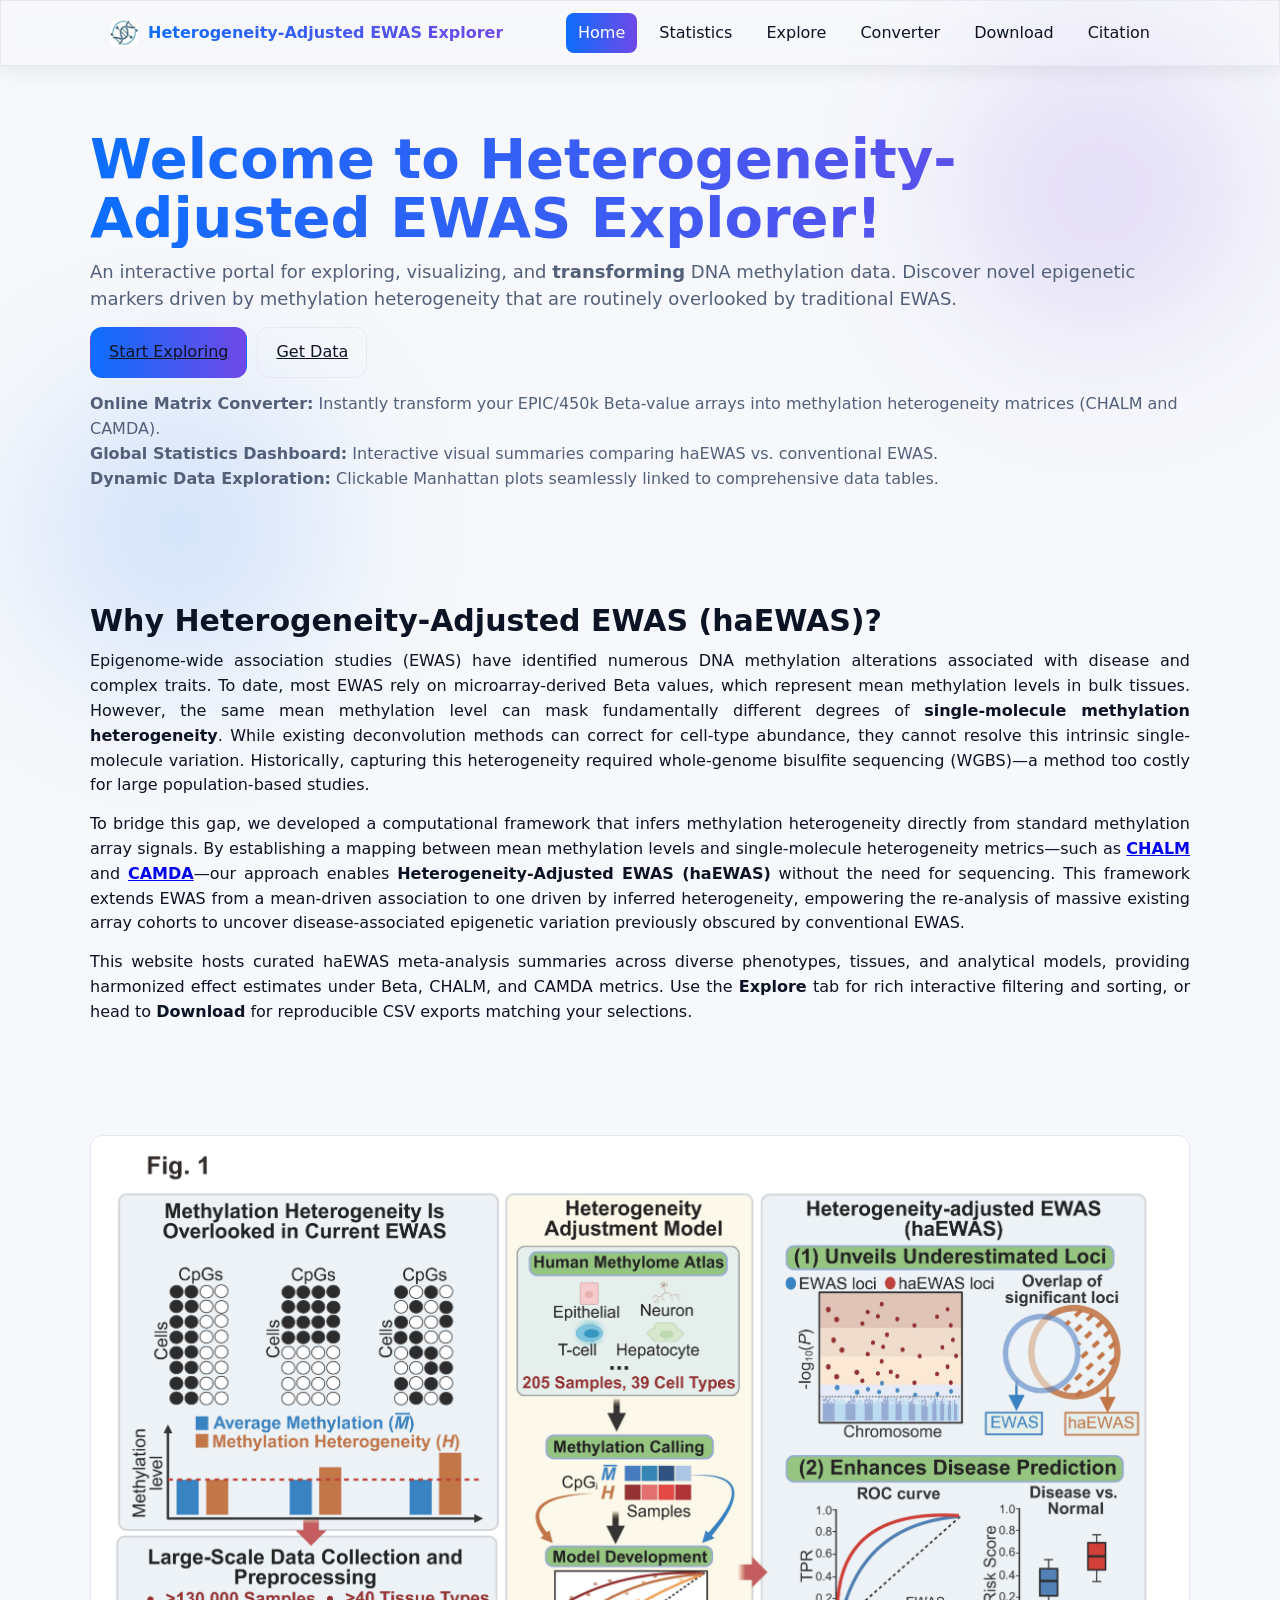
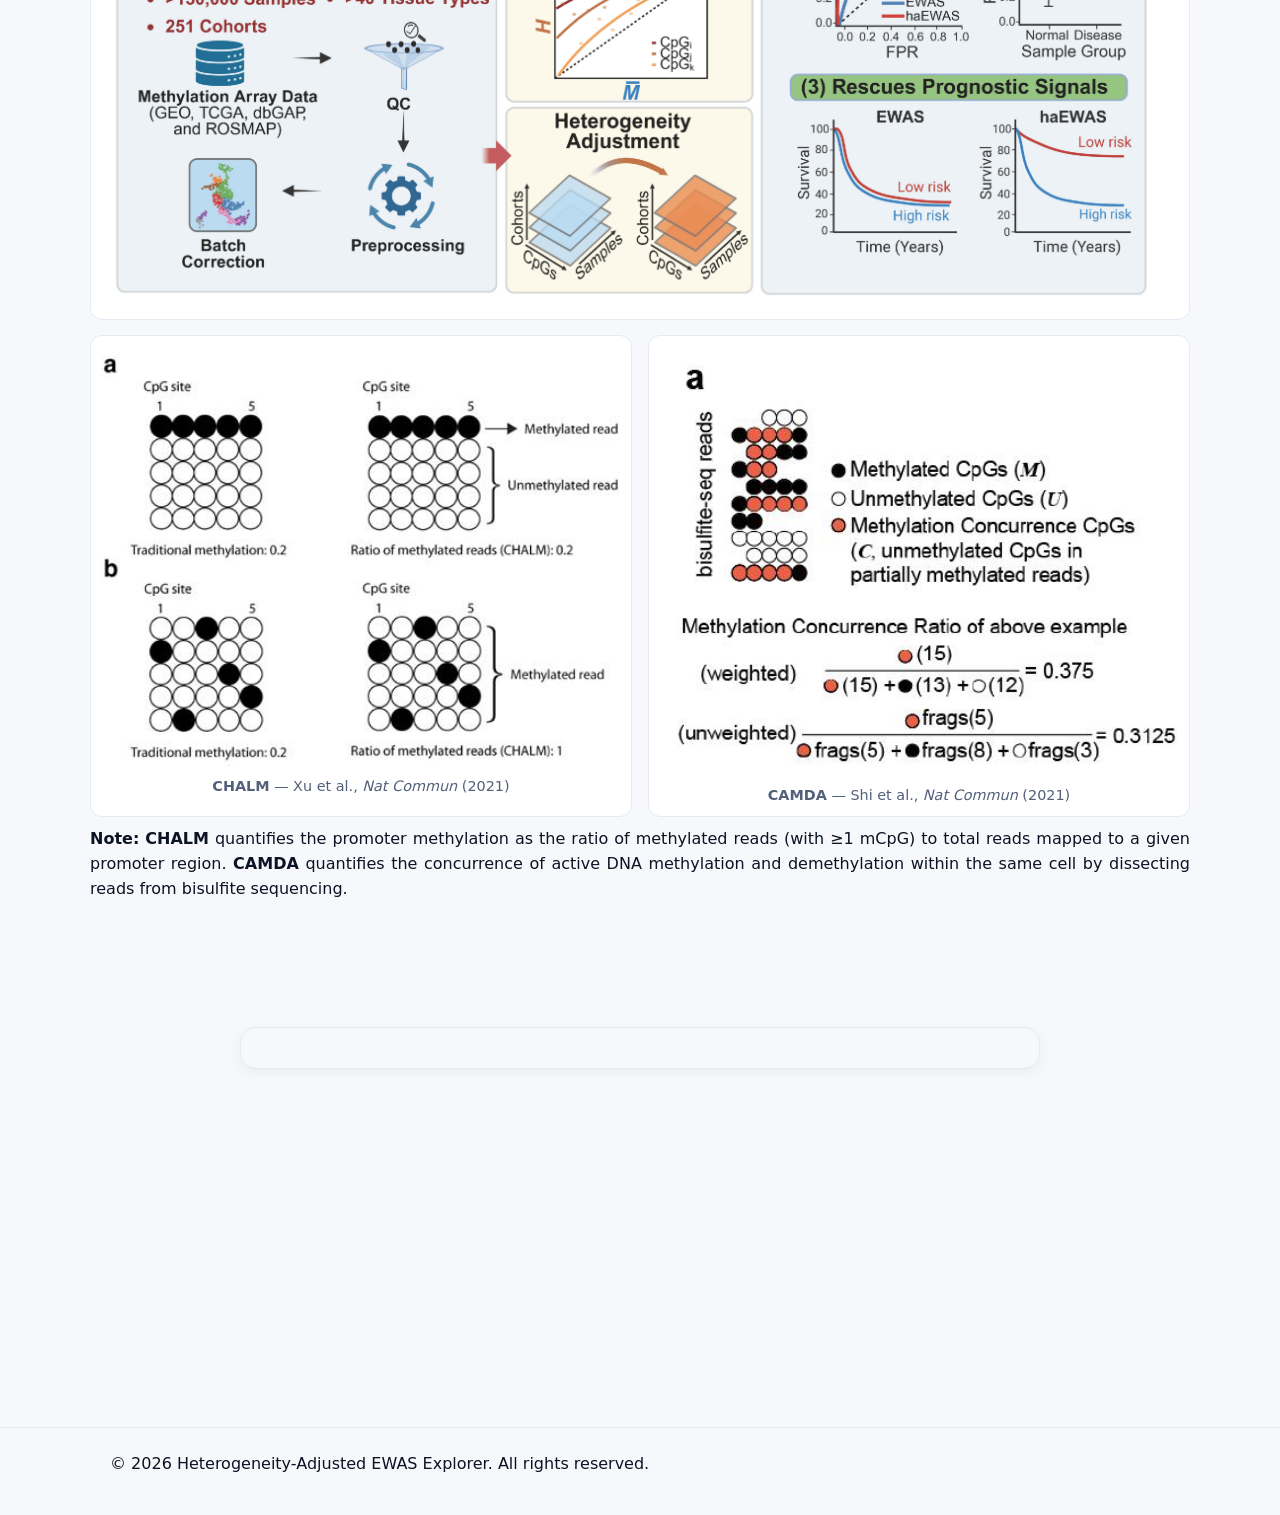
==== commit fe7968b4: "Update html" ====
--- a/index.html
+++ b/index.html
@@ -42,16 +42,16 @@
       <div class="hero-copy">
         <h1 class="display gradient-text display-full">Welcome to Heterogeneity-Adjusted EWAS Explorer!</h1>
         <p class="lede lede-full">
-          A comprehensive and interactive portal for exploring meta-analysis summaries across conventional Beta and Heterogeneity-Adjusted (haEWAS) methylation metrics. Discover and visualize novel epigenetic markers driven by methylation heterogeneity (CHALM) and co-methylation (CAMDA) that are routinely overlooked by traditional EWAS.
+          An interactive portal for exploring, visualizing, and <strong>transforming</strong> DNA methylation data. Discover novel epigenetic markers driven by methylation heterogeneity that are routinely overlooked by traditional EWAS.
         </p>
         <div class="cta-row">
           <a class="btn primary btn-lg" href="explore.html">Start Exploring</a>
           <a class="btn outline btn-lg" href="download.html">Get Data</a>
         </div>
         <ul class="hero-highlights">
-          <li><strong>Global Statistics Dashboard:</strong> Interactive visual summaries comparing haEWAS vs. conventional EWAS, including primary heterogeneity drivers and genomic context distributions across all phenotypes.</li>
-  <li><strong>Dynamic Data Exploration:</strong> Real-time, clickable Manhattan plots seamlessly linked to comprehensive data tables. Effortlessly filter by Phenotype, Chromosome, Group, and haEWAS Driver.</li>
-  <li><strong>Deep Mining & Downloads:</strong> Search for specific CpG IDs or Genes, investigate detailed effect sizes, and seamlessly download full summary statistics for downstream reproducibility.</li>
+          <li><strong>Online Matrix Converter:</strong> Instantly transform your EPIC/450k Beta-value arrays into methylation heterogeneity matrices (CHALM and CAMDA).</li>
+          <li><strong>Global Statistics Dashboard:</strong> Interactive visual summaries comparing haEWAS vs. conventional EWAS.</li>
+          <li><strong>Dynamic Data Exploration:</strong> Clickable Manhattan plots seamlessly linked to comprehensive data tables.</li>
         </ul>
       </div>
       <!-- right visual intentionally removed -->
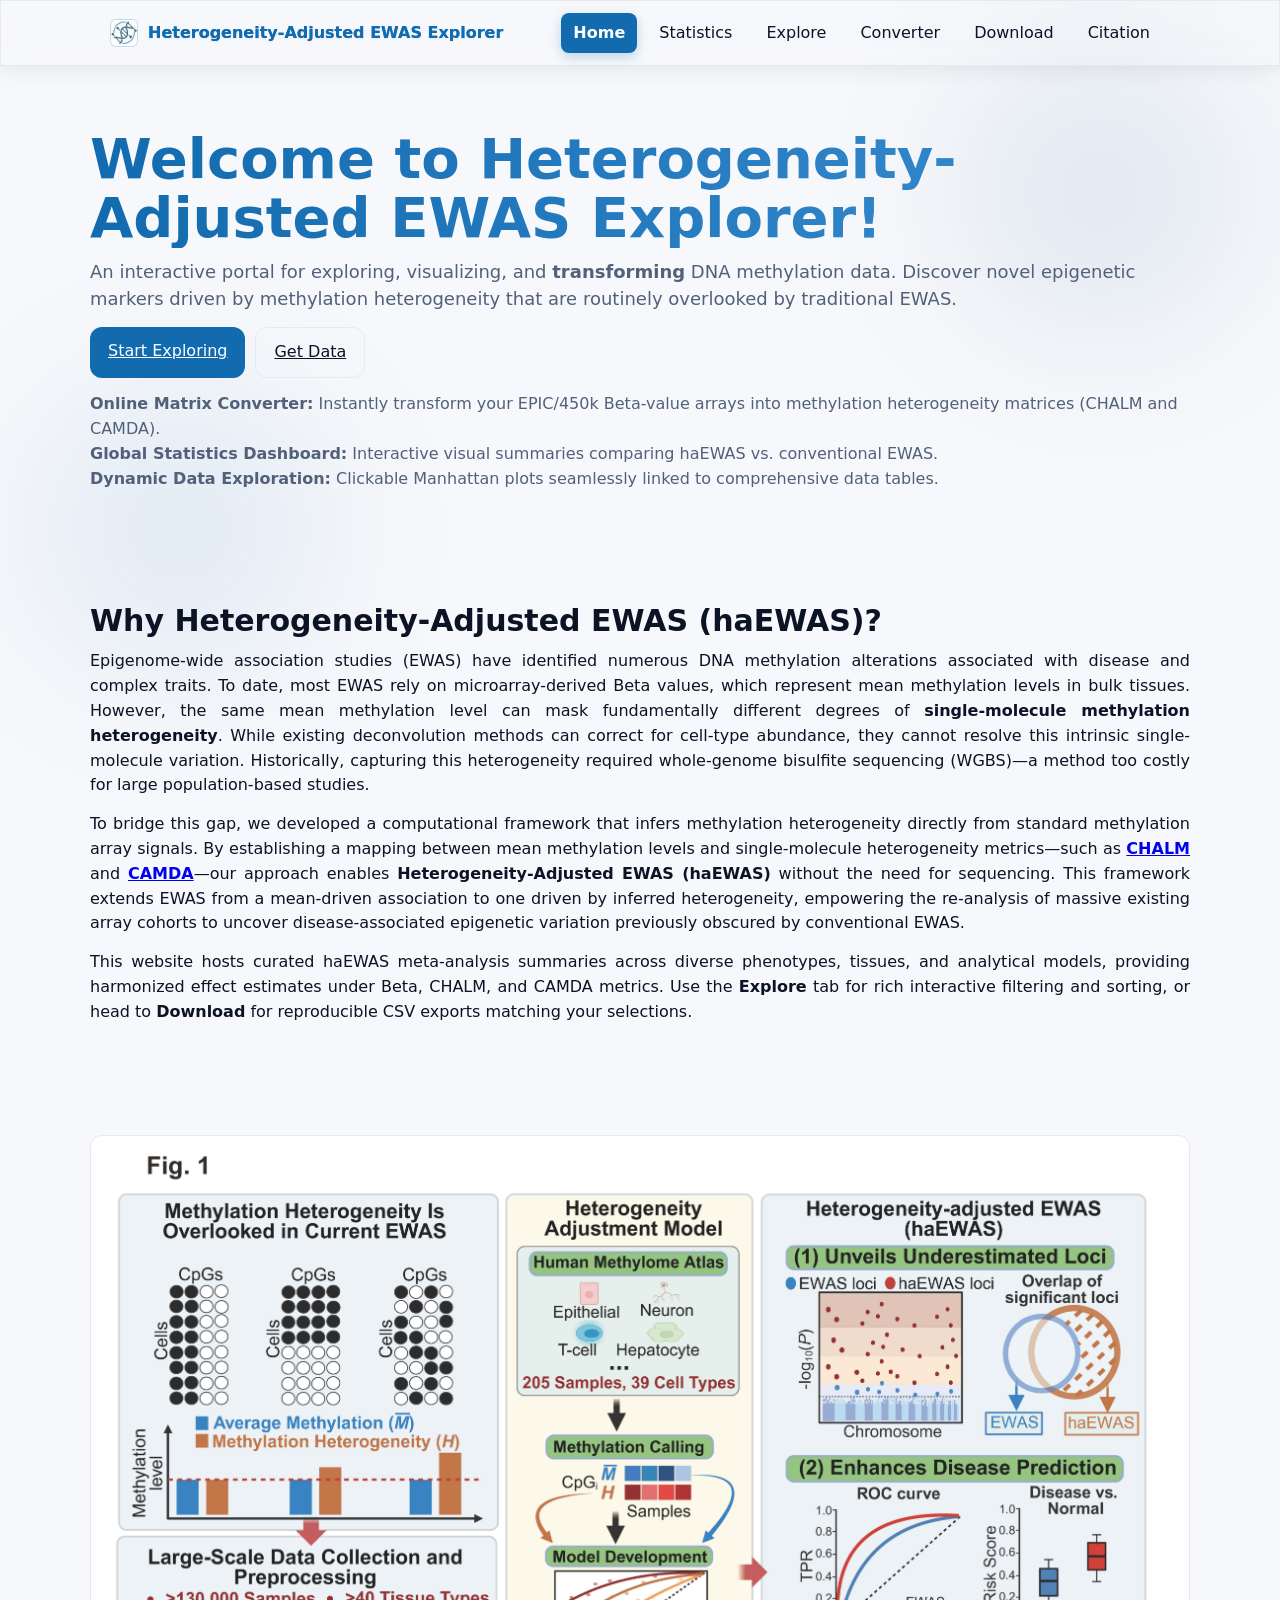
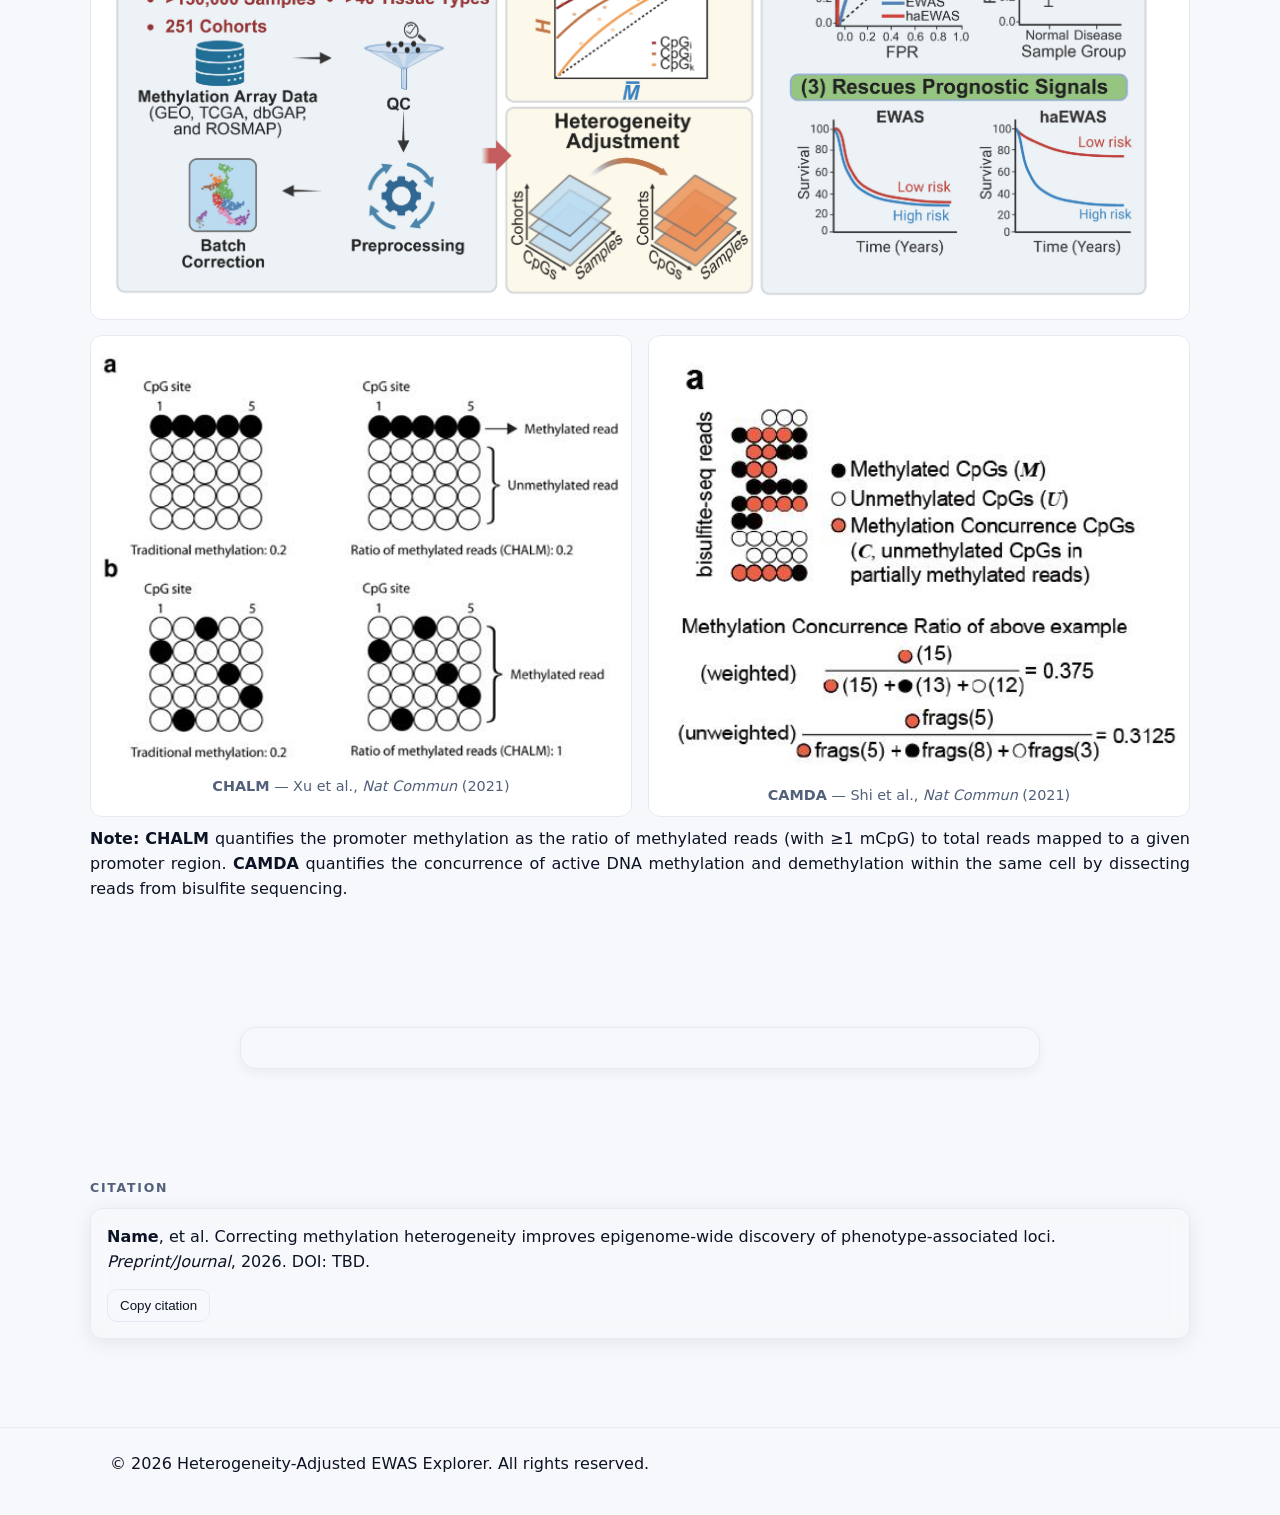
==== commit ead3166d: "Fix map" ====
--- a/index.html
+++ b/index.html
@@ -117,7 +117,7 @@
         overflow: hidden; 
       ">
     
-      <script type='text/javascript' id='mapmyvisitors' src='https://mapmyvisitors.com/map.js?cl=f1f0d4&w=a&t=tt&d=xhVZNesALNCVh_XEzDWwkI3vUBxDVkZLSLpACTYGZ7A&co=9bd9f2&cmo=f75e4e&cmn=f75e4e&ct=0b1324'></script>
+      <script type='text/javascript' id='clustrmaps' src='//cdn.clustrmaps.com/map_v2.js?cl=ffffff&w=800&t=tt&d=QPnFJKyKGOmVxB-OaBwcZiFkfsT17oWWzldOo5U8VV8'></script>
     
       </div>
     </section>
--- a/assets/styles.css
+++ b/assets/styles.css
@@ -3,10 +3,10 @@
   --panel: #ffffff;
   --text: #0b1324;
   --muted: #52607a;
-  --brand: #0d6efd;
-  --brand-2: #44bdf7;
+  --brand: #126bae;
+  --brand-2: #3a8cd1;
   --border: #e6e9f2;
-  --accent: #7048e8;
+  --accent: #0e558a;
   --success: #16a34a;
   --danger: #dc2626;
   --shadow: 0 4px 20px rgba(10, 15, 30, .08);
@@ -43,15 +43,25 @@
 .nav-wrap{display:flex;align-items:center;gap:16px;min-height:64px}
 .brand{display:flex;align-items:center;gap:10px;text-decoration:none;color:var(--text)}
 .logo{width:28px;height:28px}
-.brand-text{font-weight:700;white-space:nowrap}
+.brand-text {
+  font-weight: 700;
+  white-space: nowrap;
+  color: #126bae !important;
+  text-shadow: 0 1px 2px rgba(18, 107, 174, 0.1);
+}
 
 .nav{display:flex;gap:10px;margin-left:auto;margin-right:8px}
 .nav-link{
   text-decoration:none;padding:8px 12px;border-radius:8px;color:var(--text);
 }
 .nav-link:hover{background:var(--panel);color:var(--brand);box-shadow:var(--shadow)}
-.nav-link.active{color:#fff;background:linear-gradient(90deg,var(--brand),var(--accent))}
-html.light .nav-link.active{color:#fff}
+.nav-link.active {
+  background: #126bae !important;
+  color: #ffffff !important;
+  box-shadow: 0 4px 12px rgba(18, 107, 174, 0.25);
+  border-radius: 8px;
+  font-weight: 600;
+}
 
 .btn{
   border:1px solid var(--border);background:var(--panel);
@@ -59,7 +69,21 @@
   cursor:pointer
 }
 .btn:hover{border-color:transparent;box-shadow:var(--shadow)}
-.btn.primary{background:linear-gradient(90deg,var(--brand),var(--accent));border-color:transparent}
+.btn.primary {
+  background: #126bae !important;
+  border: none;
+  color: #ffffff !important;
+}
+
+.btn.primary:hover {
+  background: #0e558a !important;
+  box-shadow: 0 6px 16px rgba(18, 107, 174, 0.3);
+}
+
+.btn.primary:active {
+  transform: translateY(0);
+}
+
 .btn.ghost{background:transparent}
 
 .cta-row{display:flex;gap:10px;margin-top:14px}
@@ -150,7 +174,7 @@
 
 /* Gradient text */
 .gradient-text {
-  background: linear-gradient(90deg, var(--brand), var(--accent));
+  background: linear-gradient(90deg, #126bae, #3a8cd1);
   -webkit-background-clip: text;
   background-clip: text;
   color: transparent;
@@ -188,7 +212,7 @@
   position: fixed;
   inset: auto auto 10% -8%;
   width: 44vw; height: 44vw; max-width: 720px; max-height: 720px;
-  filter: blur(80px); opacity: .25; pointer-events: none; z-index: -1;
+  filter: blur(80px); opacity: .15; pointer-events: none; z-index: -1;
   border-radius: 50%;
   background: radial-gradient(closest-side, var(--brand), transparent 70%);
 }
@@ -219,7 +243,13 @@
 .reveal.is-visible { opacity: 1; transform: translateY(0); }
 
 /* Minor polish */
-.brand .logo { border-radius: 6px; }
+.logo {
+  width: 28px;
+  height: 28px;
+  border-radius: 6px;
+  background: rgba(18, 107, 174, 0.08) !important; 
+  border: 1px solid rgba(18, 107, 174, 0.15);
+}
 .justify { text-align: justify; text-justify: inter-word; }
 
 /* Responsive */
